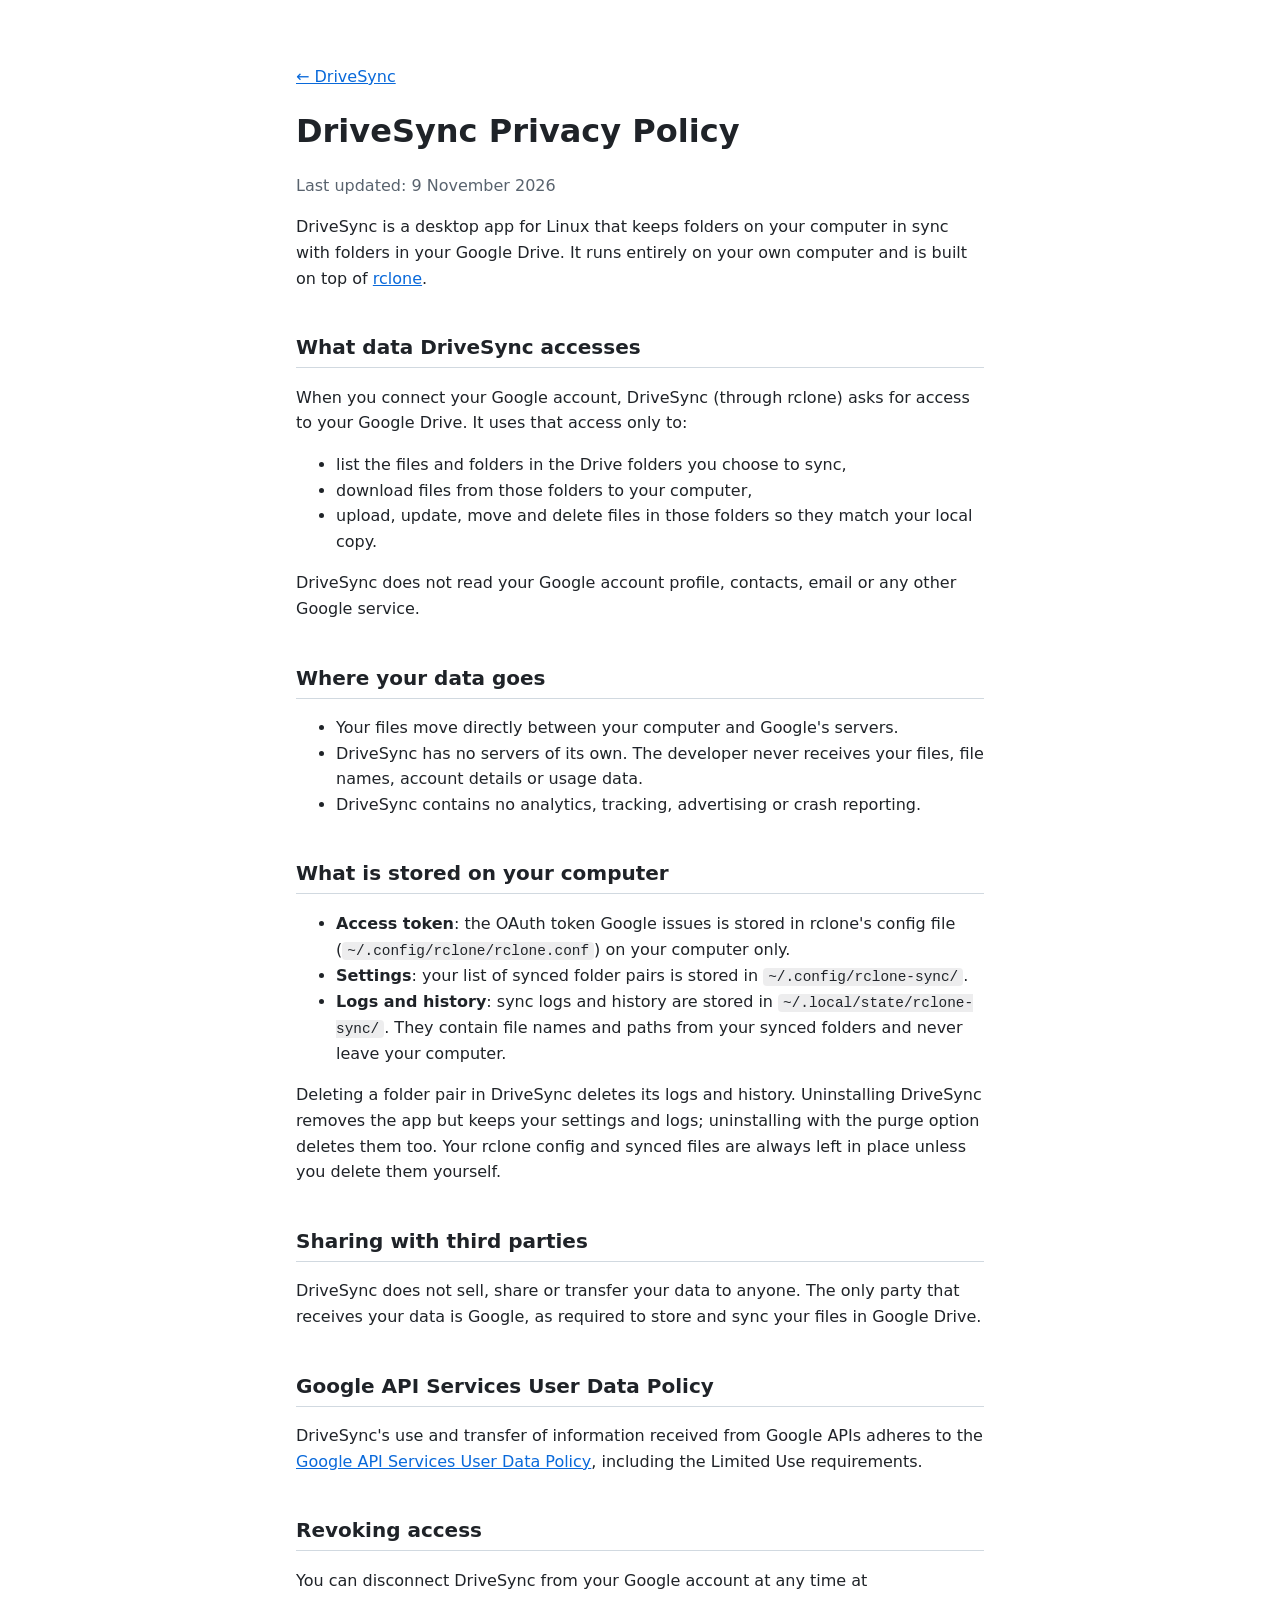
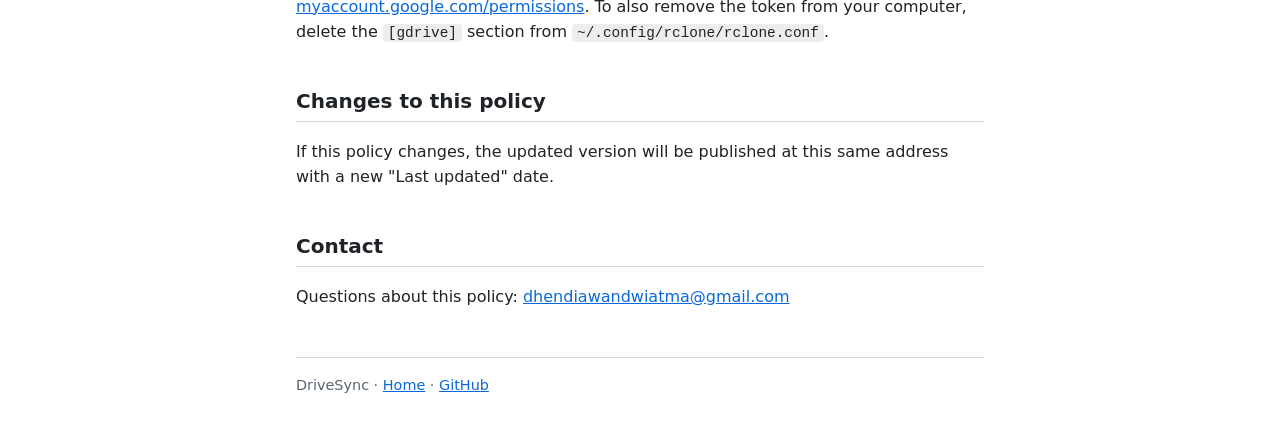
==== privacy.html @ 6e790a9d "Add DriveSync homepage and privacy policy Co-Authored-By: Claude Opus 5.5 <noreply@anthropic.com>" ====
<!doctype html>
<html lang="en">
<head>
<meta charset="utf-8">
<meta name="viewport" content="width=device-width, initial-scale=1">
<title>DriveSync Privacy Policy</title>
<link rel="icon" href="icon.png">
<link rel="stylesheet" href="style.css">
</head>
<body>
<main>
<p><a href="./">← DriveSync</a></p>
<h1>DriveSync Privacy Policy</h1>
<p class="muted">Last updated: 9 November 2026</p>

<p>DriveSync is a desktop app for Linux that keeps folders on your computer in
sync with folders in your Google Drive. It runs entirely on your own computer
and is built on top of <a href="https://rclone.org">rclone</a>.</p>

<h2>What data DriveSync accesses</h2>
<p>When you connect your Google account, DriveSync (through rclone) asks for
access to your Google Drive. It uses that access only to:</p>
<ul>
  <li>list the files and folders in the Drive folders you choose to sync,</li>
  <li>download files from those folders to your computer,</li>
  <li>upload, update, move and delete files in those folders so they match your local copy.</li>
</ul>
<p>DriveSync does not read your Google account profile, contacts, email or any
other Google service.</p>

<h2>Where your data goes</h2>
<ul>
  <li>Your files move directly between your computer and Google's servers.</li>
  <li>DriveSync has no servers of its own. The developer never receives your
      files, file names, account details or usage data.</li>
  <li>DriveSync contains no analytics, tracking, advertising or crash reporting.</li>
</ul>

<h2>What is stored on your computer</h2>
<ul>
  <li><strong>Access token</strong>: the OAuth token Google issues is stored in
      rclone's config file (<code>~/.config/rclone/rclone.conf</code>) on your
      computer only.</li>
  <li><strong>Settings</strong>: your list of synced folder pairs is stored in
      <code>~/.config/rclone-sync/</code>.</li>
  <li><strong>Logs and history</strong>: sync logs and history are stored in
      <code>~/.local/state/rclone-sync/</code>. They contain file names and
      paths from your synced folders and never leave your computer.</li>
</ul>
<p>Deleting a folder pair in DriveSync deletes its logs and history.
Uninstalling DriveSync removes the app but keeps your settings and logs;
uninstalling with the purge option deletes them too. Your rclone config and
synced files are always left in place unless you delete them yourself.</p>

<h2>Sharing with third parties</h2>
<p>DriveSync does not sell, share or transfer your data to anyone. The only
party that receives your data is Google, as required to store and sync your
files in Google Drive.</p>

<h2>Google API Services User Data Policy</h2>
<p>DriveSync's use and transfer of information received from Google APIs
adheres to the
<a href="https://developers.google.com/terms/api-services-user-data-policy">Google API Services User Data Policy</a>,
including the Limited Use requirements.</p>

<h2>Revoking access</h2>
<p>You can disconnect DriveSync from your Google account at any time at
<a href="https://myaccount.google.com/permissions">myaccount.google.com/permissions</a>.
To also remove the token from your computer, delete the <code>[gdrive]</code>
section from <code>~/.config/rclone/rclone.conf</code>.</p>

<h2>Changes to this policy</h2>
<p>If this policy changes, the updated version will be published at this same
address with a new "Last updated" date.</p>

<h2>Contact</h2>
<p>Questions about this policy:
<a href="mailto:dhendiawandwiatma@gmail.com">dhendiawandwiatma@gmail.com</a></p>

<footer>
  DriveSync · <a href="./">Home</a> ·
  <a href="https://github.com/dhendiii/drivesync">GitHub</a>
</footer>
</main>
</body>
</html>
---- style.css ----
:root { --bg:#ffffff; --fg:#1f2328; --muted:#59636e; --link:#0969da; --line:#d1d9e0; }
@media (prefers-color-scheme: dark) { :root { --bg:#0d1117; --fg:#e6edf3; --muted:#9198a1; --link:#4493f8; --line:#3d444d; } }
* { box-sizing: border-box; }
body { margin:0; background:var(--bg); color:var(--fg); font:16px/1.6 system-ui, sans-serif; }
main { max-width:720px; margin:0 auto; padding:48px 16px; }
header { display:flex; align-items:center; gap:16px; margin-bottom:24px; }
header img { width:64px; height:64px; }
h1 { margin:0; font-size:2rem; }
h2 { margin-top:2em; font-size:1.25rem; border-bottom:1px solid var(--line); padding-bottom:4px; }
a { color:var(--link); }
code { font-size:.9em; background:color-mix(in srgb, var(--fg) 8%, transparent); padding:1px 5px; border-radius:4px; overflow-wrap:anywhere; }
.muted { color:var(--muted); }
footer { margin-top:48px; padding-top:16px; border-top:1px solid var(--line); color:var(--muted); font-size:.9rem; }
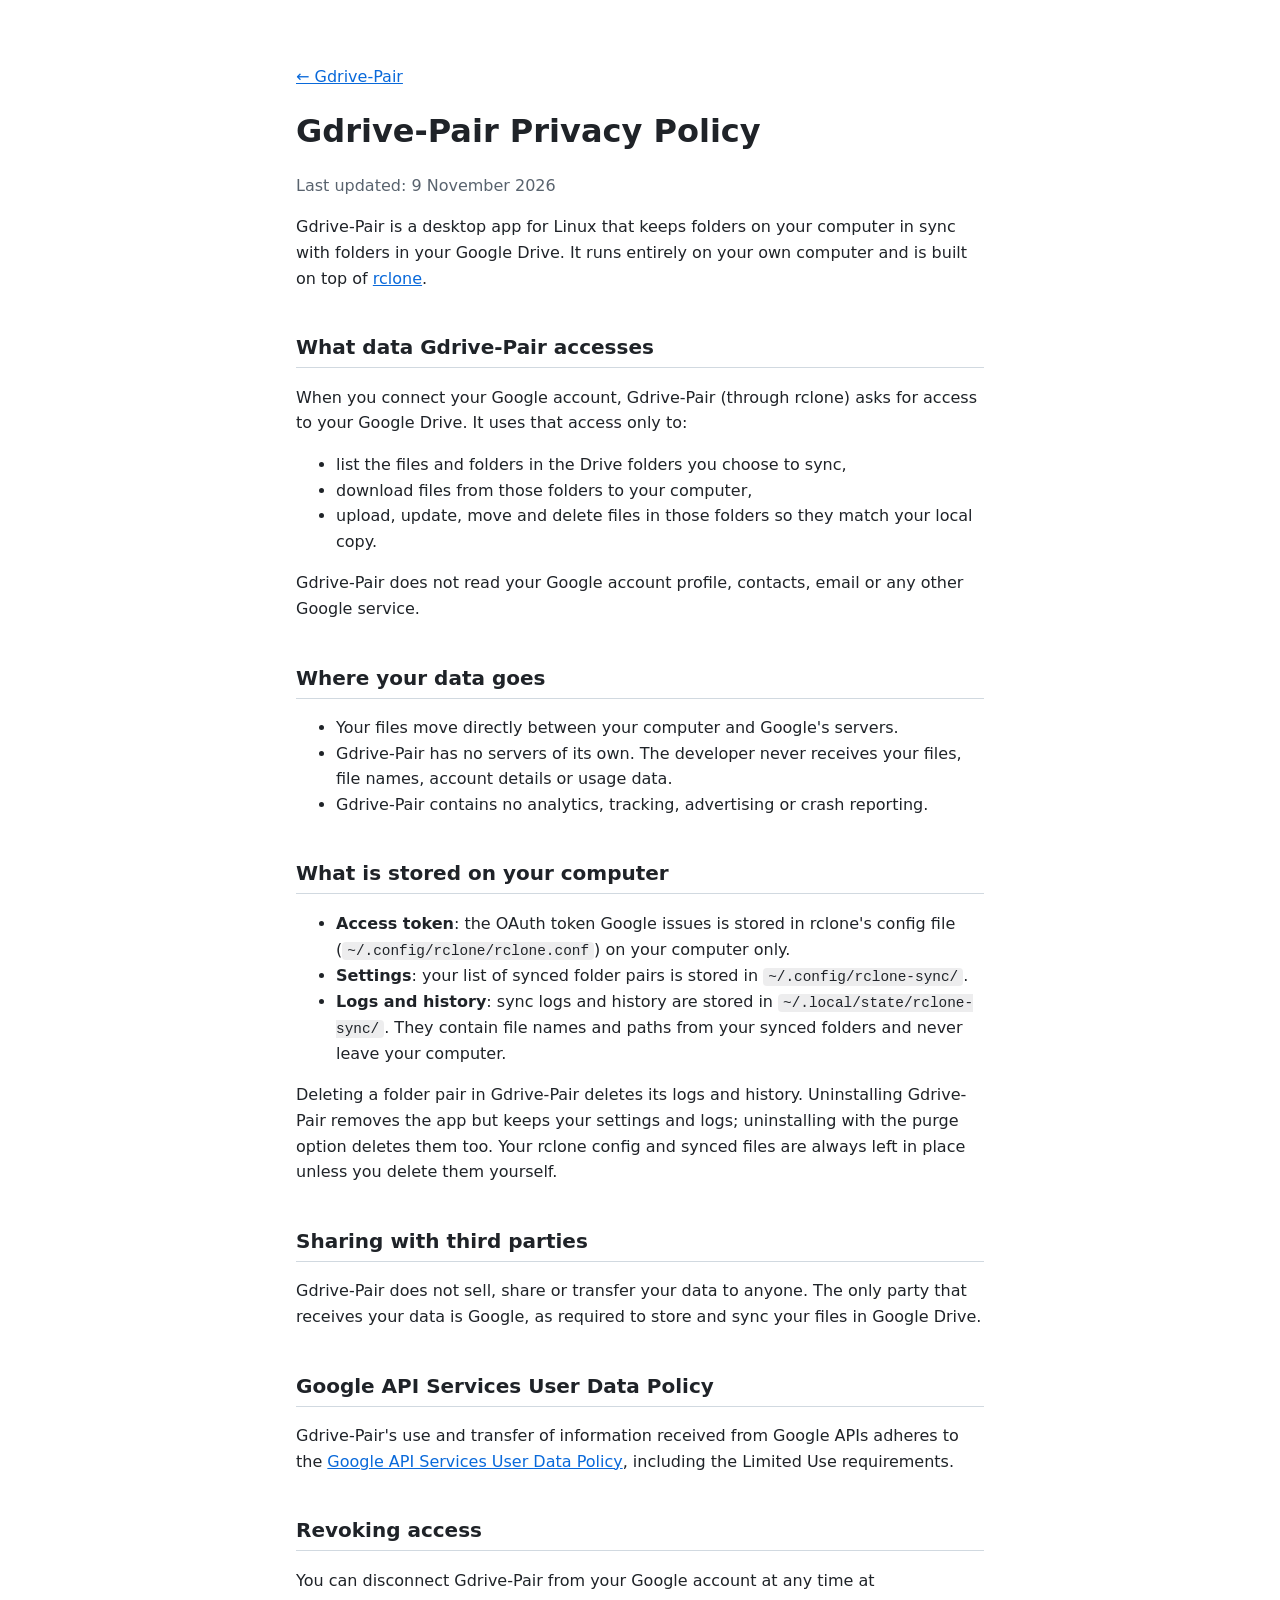
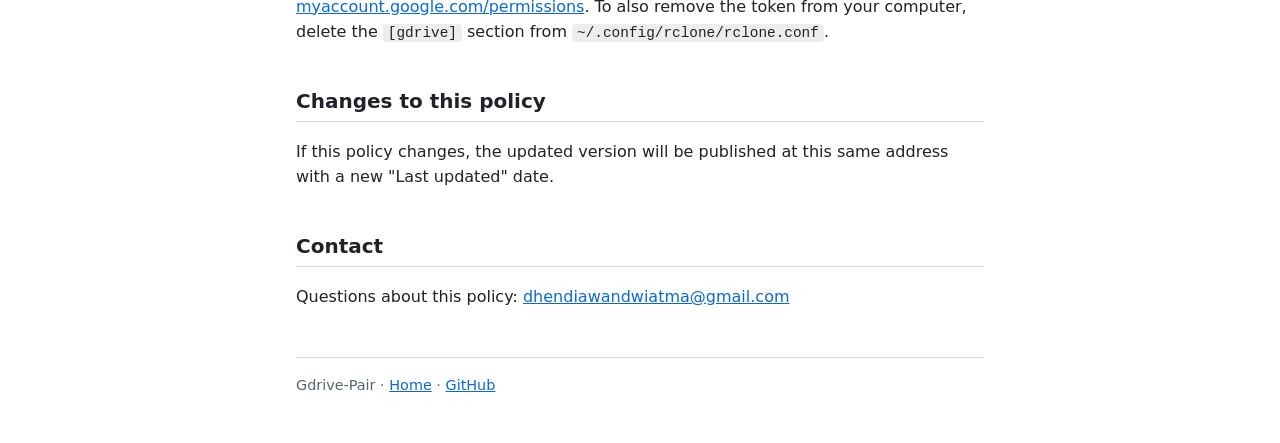
==== commit 342ab8ee: "Rename DriveSync to Gdrive-Pair Co-Authored-By: Claude Sonnet 5.5 <noreply@anthropic.com>" ====
--- a/privacy.html
+++ b/privacy.html
@@ -3,37 +3,37 @@
 <head>
 <meta charset="utf-8">
 <meta name="viewport" content="width=device-width, initial-scale=1">
-<title>DriveSync Privacy Policy</title>
+<title>Gdrive-Pair Privacy Policy</title>
 <link rel="icon" href="icon.png">
 <link rel="stylesheet" href="style.css">
 </head>
 <body>
 <main>
-<p><a href="./">← DriveSync</a></p>
-<h1>DriveSync Privacy Policy</h1>
+<p><a href="./">← Gdrive-Pair</a></p>
+<h1>Gdrive-Pair Privacy Policy</h1>
 <p class="muted">Last updated: 9 November 2026</p>
 
-<p>DriveSync is a desktop app for Linux that keeps folders on your computer in
+<p>Gdrive-Pair is a desktop app for Linux that keeps folders on your computer in
 sync with folders in your Google Drive. It runs entirely on your own computer
 and is built on top of <a href="https://rclone.org">rclone</a>.</p>
 
-<h2>What data DriveSync accesses</h2>
-<p>When you connect your Google account, DriveSync (through rclone) asks for
+<h2>What data Gdrive-Pair accesses</h2>
+<p>When you connect your Google account, Gdrive-Pair (through rclone) asks for
 access to your Google Drive. It uses that access only to:</p>
 <ul>
   <li>list the files and folders in the Drive folders you choose to sync,</li>
   <li>download files from those folders to your computer,</li>
   <li>upload, update, move and delete files in those folders so they match your local copy.</li>
 </ul>
-<p>DriveSync does not read your Google account profile, contacts, email or any
+<p>Gdrive-Pair does not read your Google account profile, contacts, email or any
 other Google service.</p>
 
 <h2>Where your data goes</h2>
 <ul>
   <li>Your files move directly between your computer and Google's servers.</li>
-  <li>DriveSync has no servers of its own. The developer never receives your
+  <li>Gdrive-Pair has no servers of its own. The developer never receives your
       files, file names, account details or usage data.</li>
-  <li>DriveSync contains no analytics, tracking, advertising or crash reporting.</li>
+  <li>Gdrive-Pair contains no analytics, tracking, advertising or crash reporting.</li>
 </ul>
 
 <h2>What is stored on your computer</h2>
@@ -47,24 +47,24 @@
       <code>~/.local/state/rclone-sync/</code>. They contain file names and
       paths from your synced folders and never leave your computer.</li>
 </ul>
-<p>Deleting a folder pair in DriveSync deletes its logs and history.
-Uninstalling DriveSync removes the app but keeps your settings and logs;
+<p>Deleting a folder pair in Gdrive-Pair deletes its logs and history.
+Uninstalling Gdrive-Pair removes the app but keeps your settings and logs;
 uninstalling with the purge option deletes them too. Your rclone config and
 synced files are always left in place unless you delete them yourself.</p>
 
 <h2>Sharing with third parties</h2>
-<p>DriveSync does not sell, share or transfer your data to anyone. The only
+<p>Gdrive-Pair does not sell, share or transfer your data to anyone. The only
 party that receives your data is Google, as required to store and sync your
 files in Google Drive.</p>
 
 <h2>Google API Services User Data Policy</h2>
-<p>DriveSync's use and transfer of information received from Google APIs
+<p>Gdrive-Pair's use and transfer of information received from Google APIs
 adheres to the
 <a href="https://developers.google.com/terms/api-services-user-data-policy">Google API Services User Data Policy</a>,
 including the Limited Use requirements.</p>
 
 <h2>Revoking access</h2>
-<p>You can disconnect DriveSync from your Google account at any time at
+<p>You can disconnect Gdrive-Pair from your Google account at any time at
 <a href="https://myaccount.google.com/permissions">myaccount.google.com/permissions</a>.
 To also remove the token from your computer, delete the <code>[gdrive]</code>
 section from <code>~/.config/rclone/rclone.conf</code>.</p>
@@ -78,7 +78,7 @@
 <a href="mailto:dhendiawandwiatma@gmail.com">dhendiawandwiatma@gmail.com</a></p>
 
 <footer>
-  DriveSync · <a href="./">Home</a> ·
+  Gdrive-Pair · <a href="./">Home</a> ·
   <a href="https://github.com/dhendiii/drivesync">GitHub</a>
 </footer>
 </main>
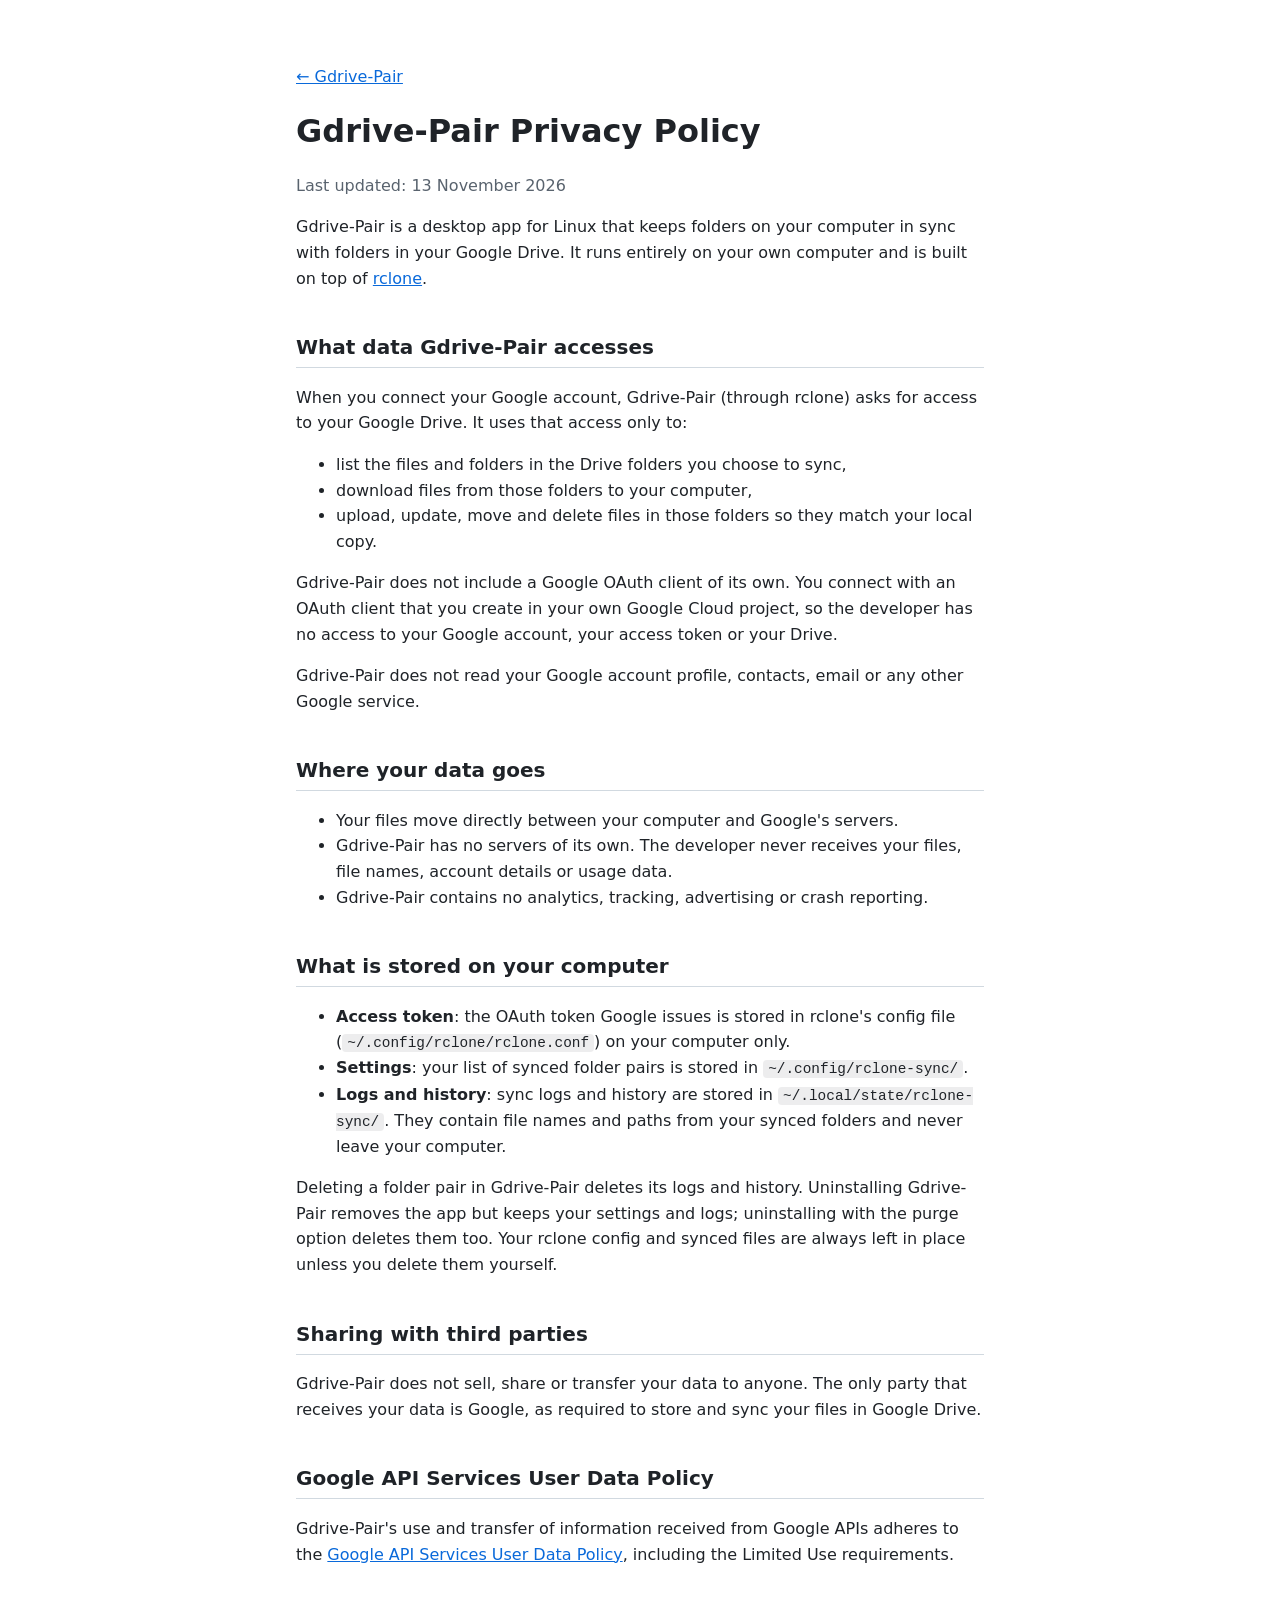
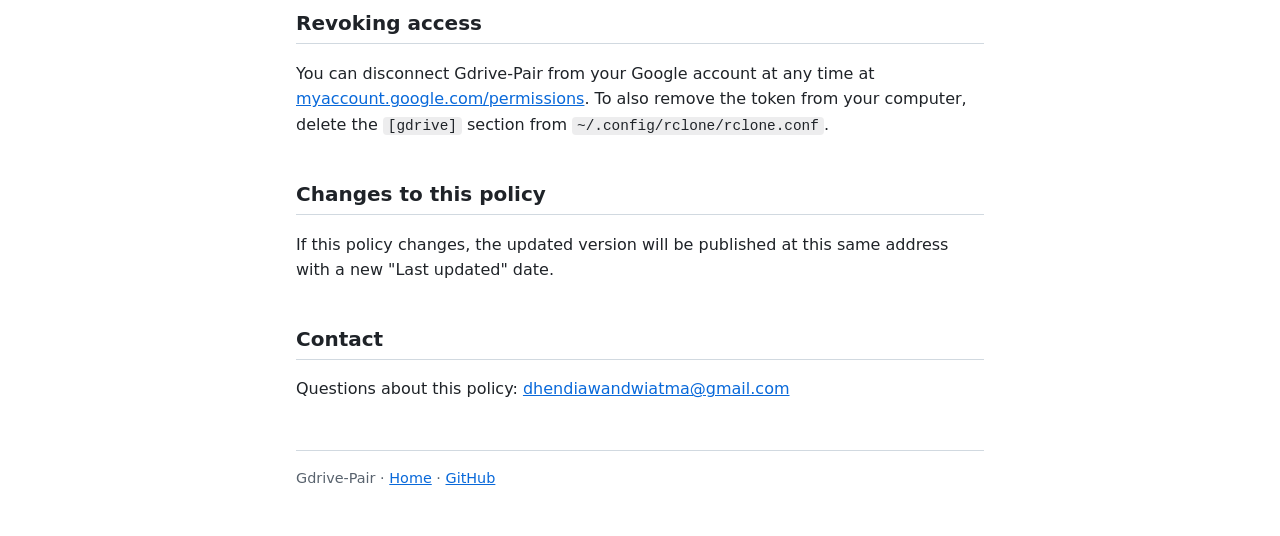
==== commit 7dbc99ee: "Privacy policy: no developer OAuth client Co-Authored-By: Claude Sonnet 5.5 <noreply@anthropic.com>" ====
--- a/privacy.html
+++ b/privacy.html
@@ -11,7 +11,7 @@
 <main>
 <p><a href="./">← Gdrive-Pair</a></p>
 <h1>Gdrive-Pair Privacy Policy</h1>
-<p class="muted">Last updated: 9 November 2026</p>
+<p class="muted">Last updated: 13 November 2026</p>
 
 <p>Gdrive-Pair is a desktop app for Linux that keeps folders on your computer in
 sync with folders in your Google Drive. It runs entirely on your own computer
@@ -25,6 +25,9 @@
   <li>download files from those folders to your computer,</li>
   <li>upload, update, move and delete files in those folders so they match your local copy.</li>
 </ul>
+<p>Gdrive-Pair does not include a Google OAuth client of its own. You connect with an
+OAuth client that you create in your own Google Cloud project, so the developer has
+no access to your Google account, your access token or your Drive.</p>
 <p>Gdrive-Pair does not read your Google account profile, contacts, email or any
 other Google service.</p>
 
@@ -79,7 +82,7 @@
 
 <footer>
   Gdrive-Pair · <a href="./">Home</a> ·
-  <a href="https://github.com/dhendiii/drivesync">GitHub</a>
+  <a href="https://github.com/dhendiii/gdrive-pair">GitHub</a>
 </footer>
 </main>
 </body>
